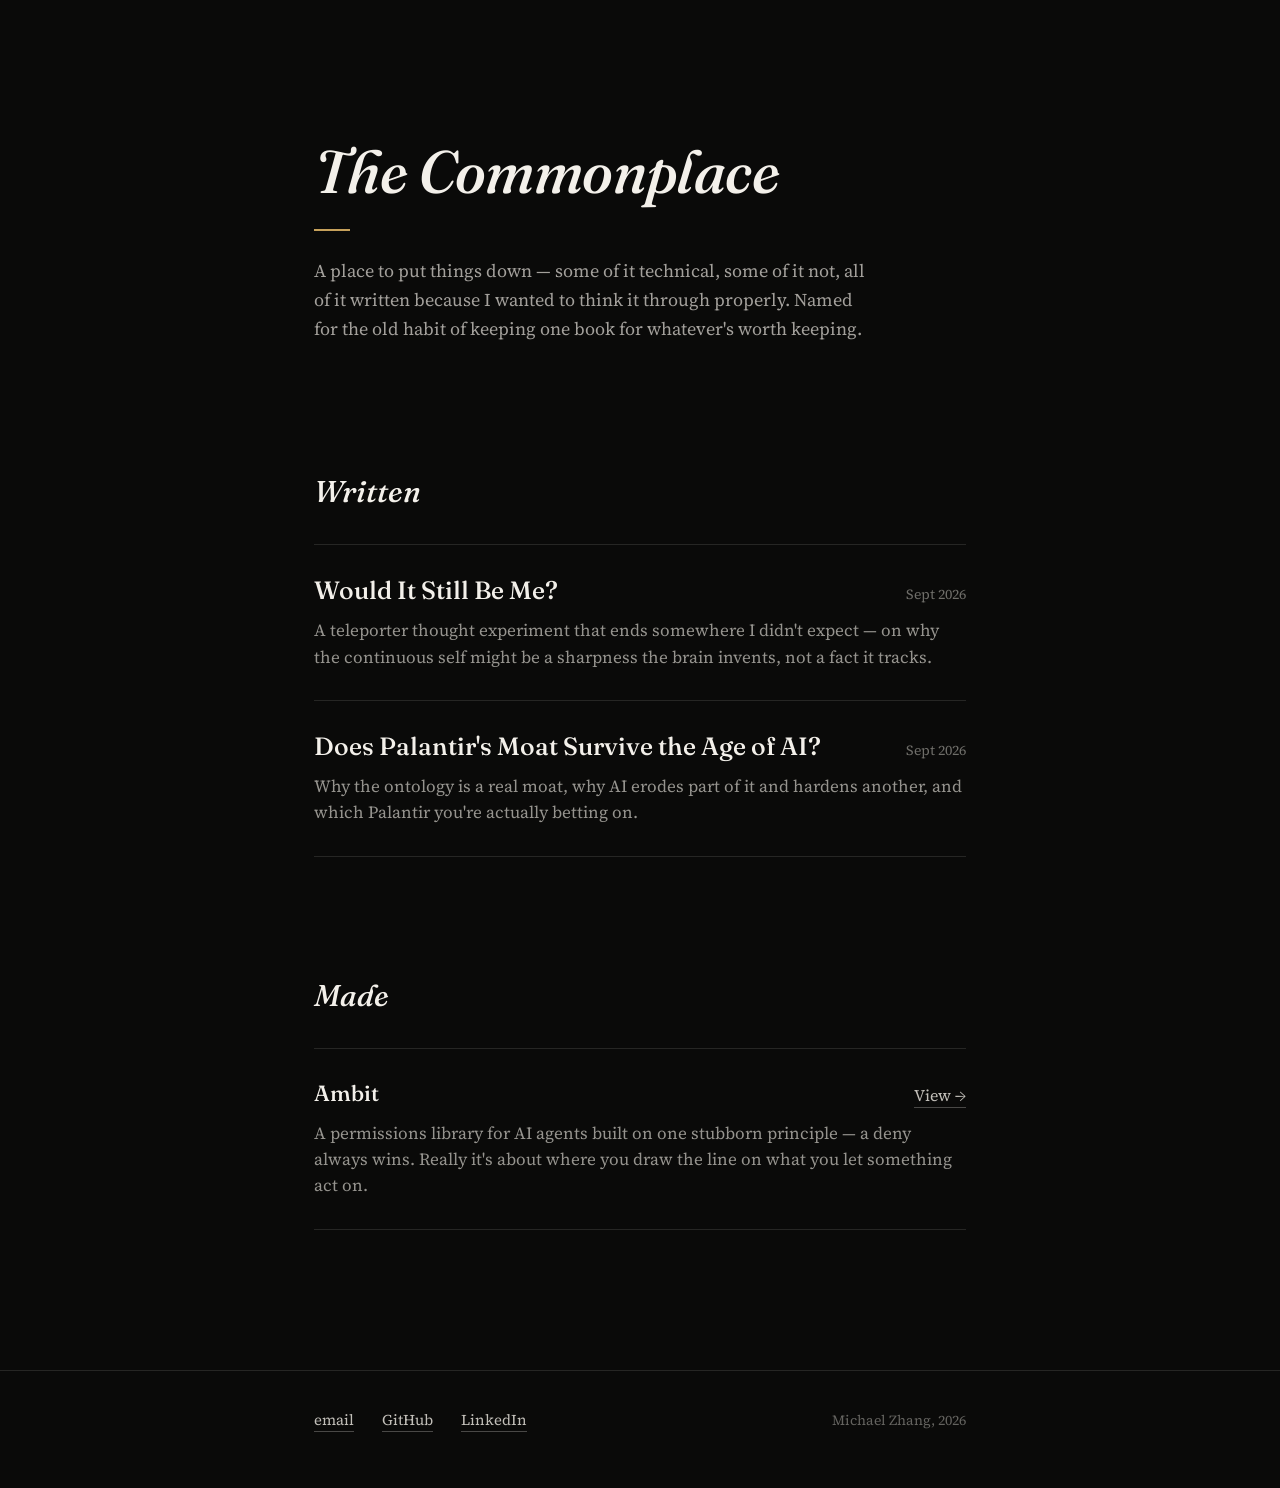
==== index.html @ 04572ec7 "Initial commit: The Commonplace A small static journal. Home page (Written / Made) plus reading page" ====
<!doctype html>
<html lang="en">
<head>
<meta charset="utf-8">
<meta name="viewport" content="width=device-width, initial-scale=1">
<title>The Commonplace</title>
<link rel="preconnect" href="https://fonts.googleapis.com"><link rel="preconnect" href="https://fonts.gstatic.com" crossorigin><link rel="stylesheet" href="https://fonts.googleapis.com/css2?family=Fraunces:ital,opsz,wght@0,9..144,300;0,9..144,400;0,9..144,500;0,9..144,600;1,9..144,300;1,9..144,400;1,9..144,500;1,9..144,600&family=Source+Serif+4:ital,opsz,wght@0,8..60,400;0,8..60,500;0,8..60,600;1,8..60,400;1,8..60,500&display=swap">
<link rel="stylesheet" href="style.css">

</head>
<body>
<div class="page">
  <header class="site-head hero">
    <h1 class="display masthead reveal">The Commonplace</h1>
    <div class="rule reveal"></div>
    <p class="lede reveal">A place to put things down — some of it technical, some of it not, all of it written because I wanted to think it through properly. Named for the old habit of keeping one book for whatever's worth keeping.</p>
  </header>

  <main class="col">
    <section class="section reveal">
      <h2 class="display section-title">Written</h2>
      <div>
        <a class="entry" href="would-it-still-be-me.html">
          <div class="entry-row">
            <h3 class="display entry-title">Would It Still Be Me?</h3>
            <span class="entry-meta">Sept 2026</span>
          </div>
          <p class="entry-desc">A teleporter thought experiment that ends somewhere I didn't expect — on why the continuous self might be a sharpness the brain invents, not a fact it tracks.</p>
        </a>
        <a class="entry" href="palantir-moat.html">
          <div class="entry-row">
            <h3 class="display entry-title">Does Palantir&#x27;s Moat Survive the Age of AI?</h3>
            <span class="entry-meta">Sept 2026</span>
          </div>
          <p class="entry-desc">Why the ontology is a real moat, why AI erodes part of it and hardens another, and which Palantir you're actually betting on.</p>
        </a>
        <div class="list-end"></div>
      </div>
    </section>

    <section class="section section--made reveal">
      <h2 class="display section-title">Made</h2>
      <div>
        <a class="entry" href="#">
          <div class="entry-row">
            <h3 class="display entry-title">Ambit</h3>
            <span class="link-accent">View →</span>
          </div>
          <p class="entry-desc">A permissions library for AI agents built on one stubborn principle — a deny always wins. Really it's about where you draw the line on what you let something act on.</p>
        </a>
        <div class="list-end"></div>
      </div>
    </section>
  </main>

  <footer class="footer">
    <div class="footer-inner">
      <div class="footer-links">
        <a class="link-accent" href="mailto:you@example.com">email</a>
        <a class="link-accent" href="https://github.com/yourusername">GitHub</a>
        <a class="link-accent" href="https://linkedin.com/in/yourusername">LinkedIn</a>
      </div>
      <span class="footer-sig">Michael Zhang, 2026</span>
    </div>
  </footer>
</div>
<script>
(function(){
  if(!('IntersectionObserver' in window)){document.querySelectorAll('.reveal').forEach(function(el){el.classList.add('is-visible');});return;}
  var io=new IntersectionObserver(function(es){es.forEach(function(e){if(e.isIntersecting){e.target.classList.add('is-visible');io.unobserve(e.target);}});},{threshold:0.1,rootMargin:'0px 0px -40px 0px'});
  document.querySelectorAll('.reveal').forEach(function(el){io.observe(el);});
})();
</script>
</body>
</html>
---- style.css ----
:root {
  --accent: #C6A15B;            /* alternates: #7FA69C  #B97A56  #8CA0B3 */
  --bg: #0a0a09;
  --text: #ece8e1;
  --heading: #f3f0ea;
  --line: rgba(236, 232, 225, 0.12);
  --muted: rgba(236, 232, 225, 0.62);
}

* { box-sizing: border-box; }
html { scroll-behavior: smooth; }
body {
  margin: 0; background: var(--bg); color: var(--text);
  font-family: 'Source Serif 4', Georgia, 'Times New Roman', serif;
  -webkit-font-smoothing: antialiased;
}
.display { font-family: 'Fraunces', Georgia, serif; }
a { text-decoration: none; color: inherit; }

.col { max-width: 700px; margin: 0 auto; padding: 0 24px; }

/* Masthead / site head */
.site-head { max-width: 700px; margin: 0 auto; padding: 0 24px; }
.masthead-link {
  font-family: 'Fraunces', Georgia, serif; font-style: italic; font-weight: 500;
  font-size: 18px; color: rgba(236, 232, 225, 0.7);
  transition: color .25s ease;
}
.masthead-link:hover { color: var(--accent); }
.masthead-link.small { font-size: 16px; }

/* Index hero */
.page > .hero { padding-top: 140px; padding-bottom: 130px; }
.hero { display: flex; flex-direction: column; gap: 26px; }
.masthead {
  margin: 0; font-weight: 500; font-style: italic; font-size: 60px;
  line-height: 1.05; letter-spacing: -0.01em; color: var(--heading);
}
.rule { width: 36px; height: 2px; background: var(--accent); }
.lede { margin: 0; font-size: 18px; line-height: 1.6; color: rgba(236, 232, 225, 0.68); max-width: 560px; }

/* Index sections */
.section { padding-bottom: 120px; }
.section-title { margin: 0 0 34px; font-weight: 500; font-style: italic; font-size: 30px; color: var(--heading); }

.entry { display: block; padding: 30px 0; border-top: 1px solid var(--line); }
.entry-row { display: flex; justify-content: space-between; align-items: baseline; gap: 24px; }
.entry-title { margin: 0; font-weight: 500; color: var(--heading); transition: color .25s ease; }
.entry:hover .entry-title { color: var(--accent); }
.section .entry-title { font-size: 25px; }
.section--made .entry-title { font-size: 22px; }
.entry-meta { font-size: 14px; color: rgba(236, 232, 225, 0.45); white-space: nowrap; }
.entry-desc { margin: 12px 0 0; font-size: 17px; line-height: 1.55; color: var(--muted); }
.list-end { border-top: 1px solid var(--line); }

.link-accent {
  color: rgba(236, 232, 225, 0.82);
  border-bottom: 1px solid rgba(236, 232, 225, 0.28);
  padding-bottom: 1px; white-space: nowrap;
  transition: color .25s ease, border-color .25s ease;
}
.link-accent:hover { color: var(--accent); border-color: var(--accent); }

/* Reading pages */
.site-head { padding-top: 48px; }
.reading { max-width: 700px; margin: 0 auto; padding: 0 24px; }
.article-head { padding: 90px 0 54px; }
.article-title { margin: 0; font-weight: 500; font-size: 46px; line-height: 1.1; letter-spacing: -0.01em; color: var(--heading); }
.article-date { margin-top: 18px; font-style: italic; font-size: 15px; color: rgba(236, 232, 225, 0.45); }

.prose { max-width: 660px; padding-bottom: 120px; }
.prose p { font-size: 19px; line-height: 1.72; margin: 0 0 1.4em; color: rgba(236, 232, 225, 0.84); }
.prose h2 { font-family: 'Fraunces', Georgia, serif; font-style: italic; font-weight: 500; font-size: 27px; color: var(--heading); margin: 2.4em 0 .7em; }
.prose em { font-style: italic; }
.prose strong { font-weight: 600; color: var(--heading); }
.prose a {
  color: rgba(236, 232, 225, 0.9);
  border-bottom: 1px solid rgba(198, 161, 91, 0.4);
  transition: color .2s ease, border-color .2s ease;
}
.prose a:hover { color: var(--accent); border-color: var(--accent); }
.prose hr { border: none; border-top: 1px solid var(--line); margin: 3em 0; }
.prose ul { padding-left: 1.1em; margin: 0 0 1.4em; }
.prose li { font-size: 16px; line-height: 1.6; color: var(--muted); margin-bottom: .55em; }
.prose li a { word-break: break-word; }

/* Footer */
.footer { border-top: 1px solid var(--line); margin-top: 20px; }
.footer-inner { max-width: 700px; margin: 0 auto; padding: 38px 24px 56px; display: flex; align-items: baseline; justify-content: space-between; flex-wrap: wrap; gap: 16px; }
.footer-links { display: flex; gap: 28px; flex-wrap: wrap; }
.footer-links a { font-size: 15px; }
.footer-sig { font-size: 14px; color: rgba(236, 232, 225, 0.4); }

/* Reveal */
.reveal { opacity: 0; transform: translateY(14px); transition: opacity .9s cubic-bezier(.2,.8,.2,1), transform .9s cubic-bezier(.2,.8,.2,1); }
.reveal.is-visible { opacity: 1; transform: translateY(0); }
@media (prefers-reduced-motion: reduce) {
  .reveal { opacity: 1; transform: none; transition: none; }
  html { scroll-behavior: auto; }
}

@media (max-width: 600px) {
  .masthead { font-size: 42px; }
  .article-title { font-size: 34px; }
  .prose p { font-size: 18px; }
  .entry-row { flex-direction: column; align-items: flex-start; gap: 6px; }
}
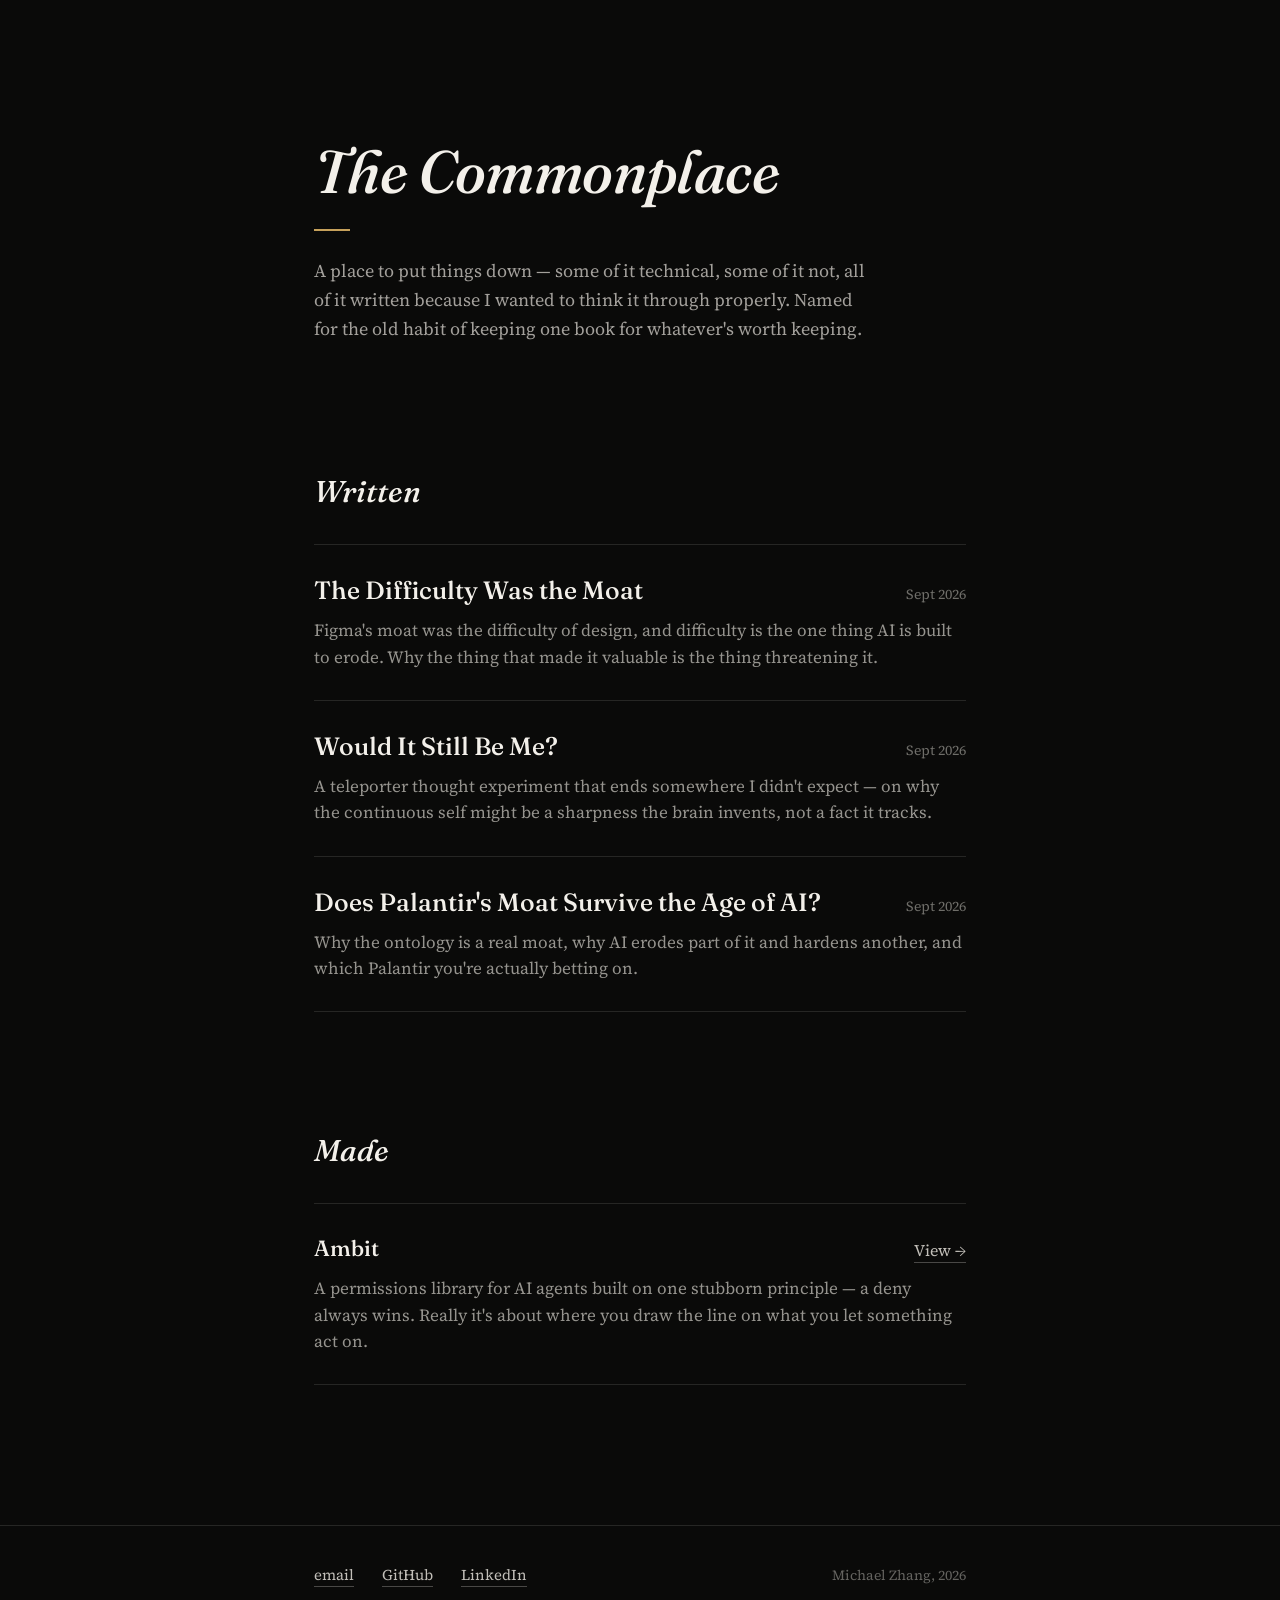
==== commit 36380ccf: "Add essay: The Difficulty Was the Moat New reading page, home page entry, and README file list updat" ====
--- a/index.html
+++ b/index.html
@@ -20,6 +20,13 @@
     <section class="section reveal">
       <h2 class="display section-title">Written</h2>
       <div>
+        <a class="entry" href="the-difficulty-was-the-moat.html">
+          <div class="entry-row">
+            <h3 class="display entry-title">The Difficulty Was the Moat</h3>
+            <span class="entry-meta">Sept 2026</span>
+          </div>
+          <p class="entry-desc">Figma's moat was the difficulty of design, and difficulty is the one thing AI is built to erode. Why the thing that made it valuable is the thing threatening it.</p>
+        </a>
         <a class="entry" href="would-it-still-be-me.html">
           <div class="entry-row">
             <h3 class="display entry-title">Would It Still Be Me?</h3>
@@ -41,7 +48,7 @@
     <section class="section section--made reveal">
       <h2 class="display section-title">Made</h2>
       <div>
-        <a class="entry" href="#">
+        <a class="entry" href="ambit.html">
           <div class="entry-row">
             <h3 class="display entry-title">Ambit</h3>
             <span class="link-accent">View →</span>
@@ -56,9 +63,9 @@
   <footer class="footer">
     <div class="footer-inner">
       <div class="footer-links">
-        <a class="link-accent" href="mailto:you@example.com">email</a>
-        <a class="link-accent" href="https://github.com/yourusername">GitHub</a>
-        <a class="link-accent" href="https://linkedin.com/in/yourusername">LinkedIn</a>
+        <a class="link-accent" href="mailto:mzhang02524@gmail.com">email</a>
+        <a class="link-accent" href="https://github.com/MingxiaoZhang">GitHub</a>
+        <a class="link-accent" href="https://www.linkedin.com/in/mingxiaozhang02524">LinkedIn</a>
       </div>
       <span class="footer-sig">Michael Zhang, 2026</span>
     </div>
--- a/style.css
+++ b/style.css
@@ -83,6 +83,16 @@
 .prose ul { padding-left: 1.1em; margin: 0 0 1.4em; }
 .prose li { font-size: 16px; line-height: 1.6; color: var(--muted); margin-bottom: .55em; }
 .prose li a { word-break: break-word; }
+.prose code {
+  font-family: 'SFMono-Regular', Consolas, 'Liberation Mono', Menlo, monospace;
+  font-size: 0.85em; background: rgba(236, 232, 225, 0.08); border-radius: 3px;
+  padding: 0.15em 0.4em;
+}
+.prose pre {
+  background: rgba(236, 232, 225, 0.05); border: 1px solid var(--line);
+  border-radius: 6px; padding: 18px 20px; margin: 0 0 1.6em; overflow-x: auto;
+}
+.prose pre code { background: none; padding: 0; font-size: 14px; line-height: 1.6; color: rgba(236, 232, 225, 0.78); }
 
 /* Footer */
 .footer { border-top: 1px solid var(--line); margin-top: 20px; }
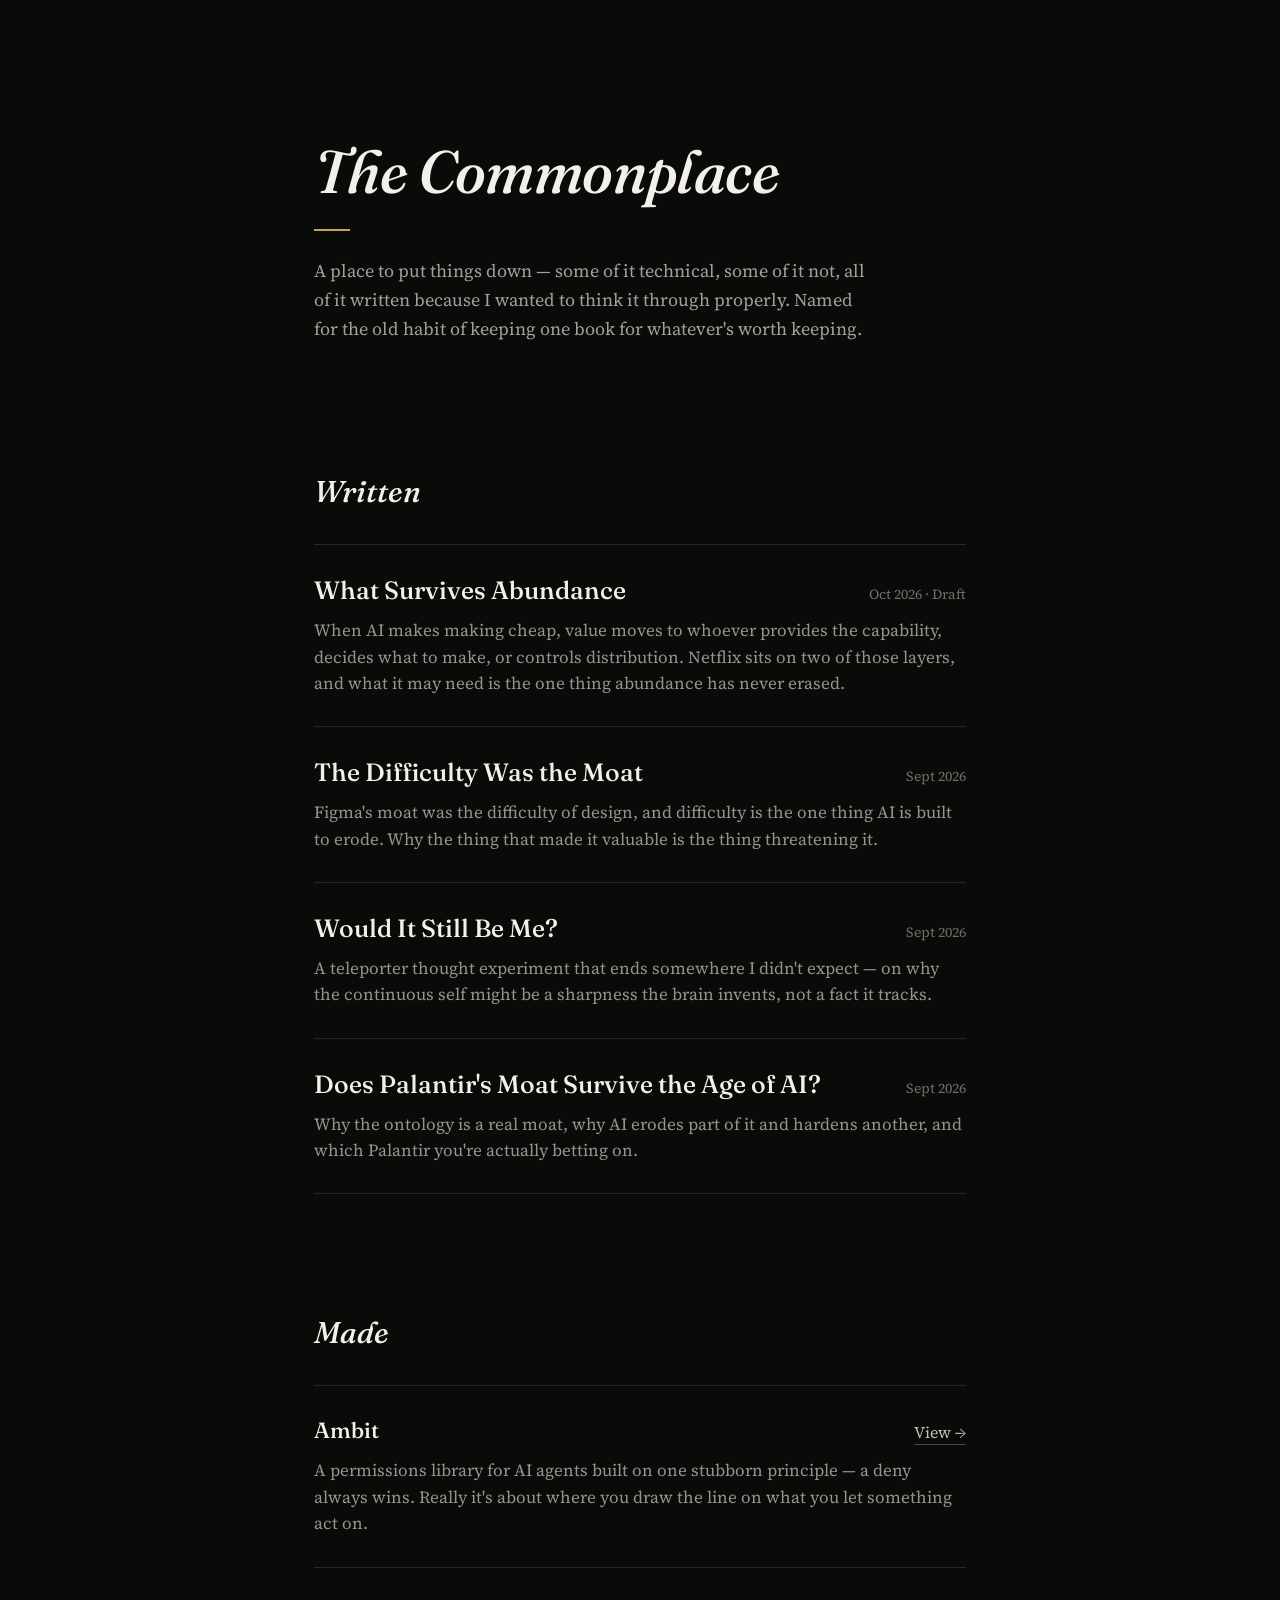
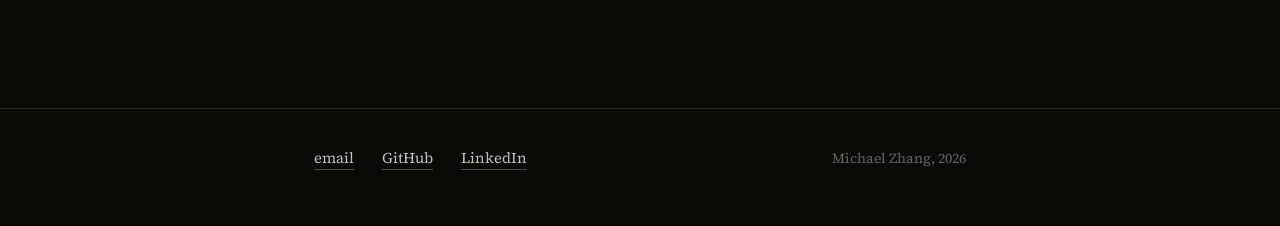
==== commit 15449901: "Add draft essay: What Survives Abundance Co-Authored-By: Claude Opus 5.5 <noreply@anthropic.com> Cla" ====
--- a/index.html
+++ b/index.html
@@ -20,6 +20,13 @@
     <section class="section reveal">
       <h2 class="display section-title">Written</h2>
       <div>
+        <a class="entry" href="what-survives-abundance.html">
+          <div class="entry-row">
+            <h3 class="display entry-title">What Survives Abundance</h3>
+            <span class="entry-meta">Oct 2026 · Draft</span>
+          </div>
+          <p class="entry-desc">When AI makes making cheap, value moves to whoever provides the capability, decides what to make, or controls distribution. Netflix sits on two of those layers, and what it may need is the one thing abundance has never erased.</p>
+        </a>
         <a class="entry" href="the-difficulty-was-the-moat.html">
           <div class="entry-row">
             <h3 class="display entry-title">The Difficulty Was the Moat</h3>
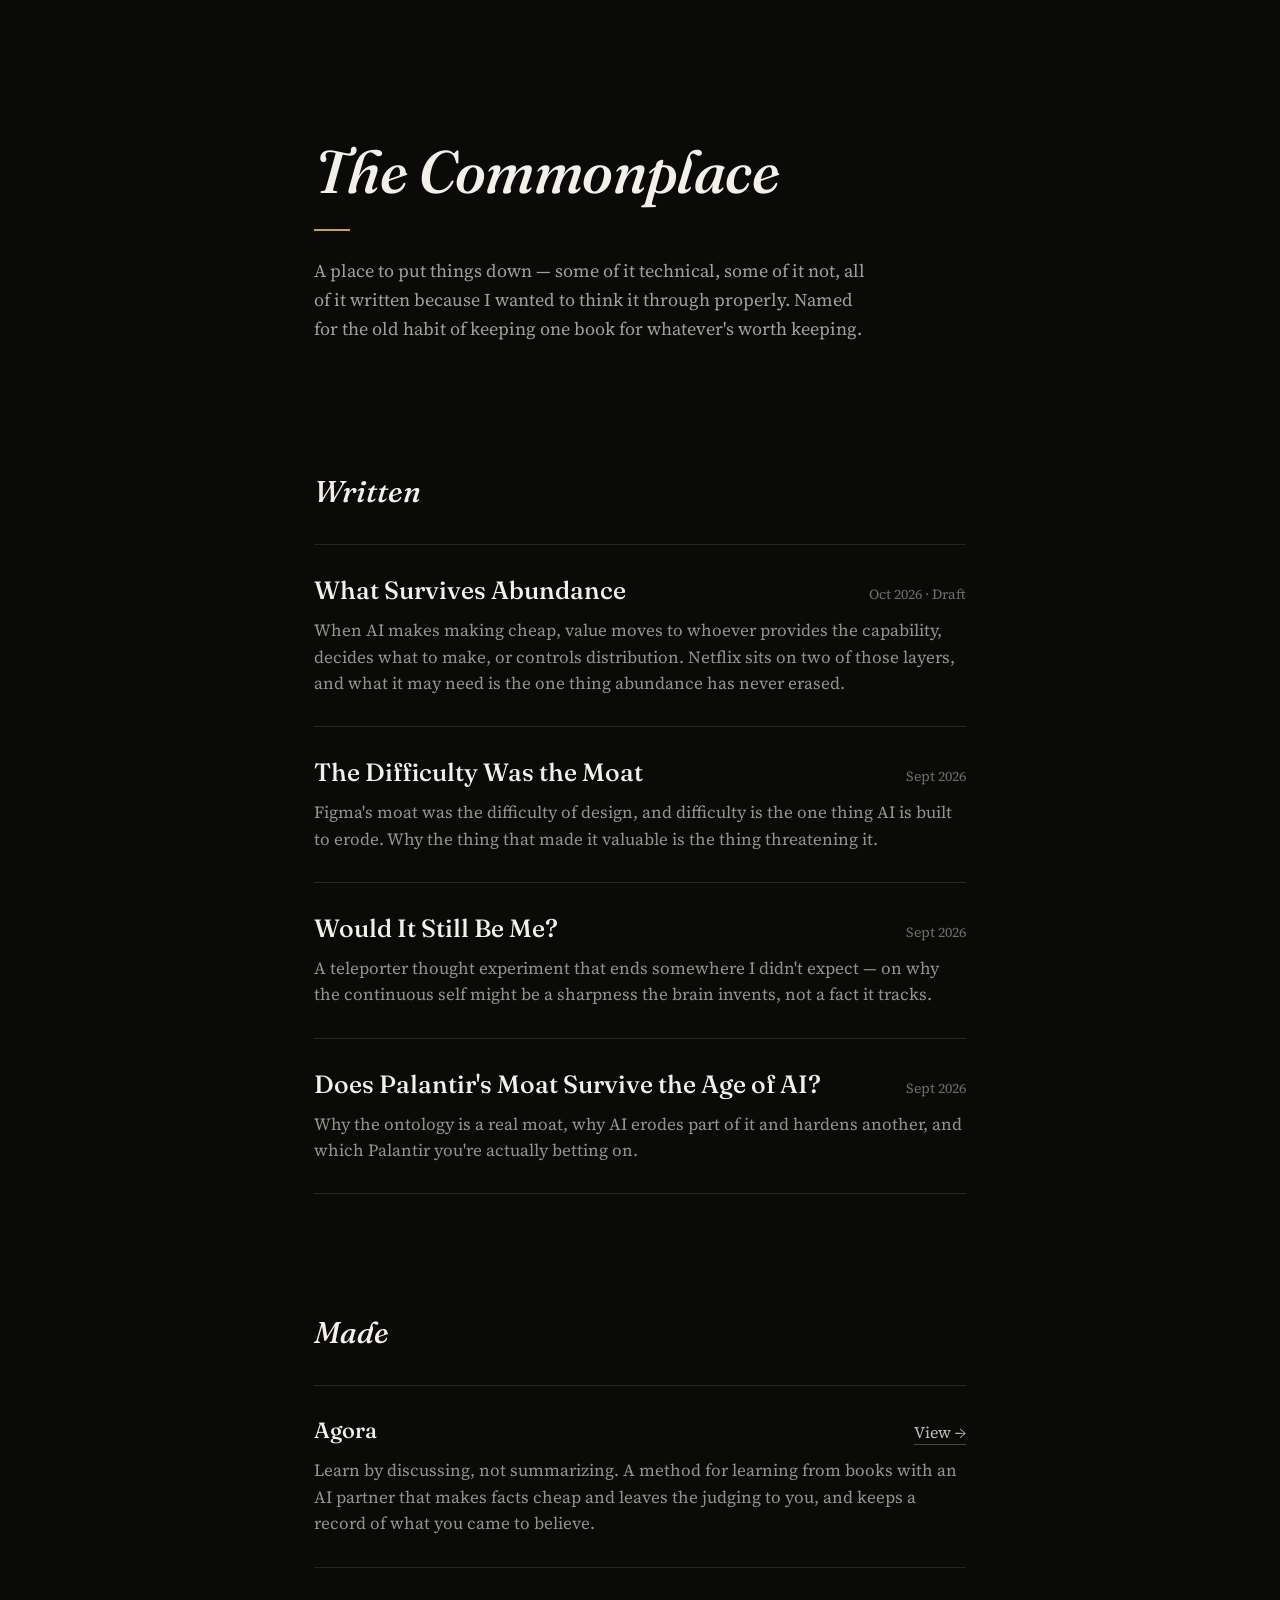
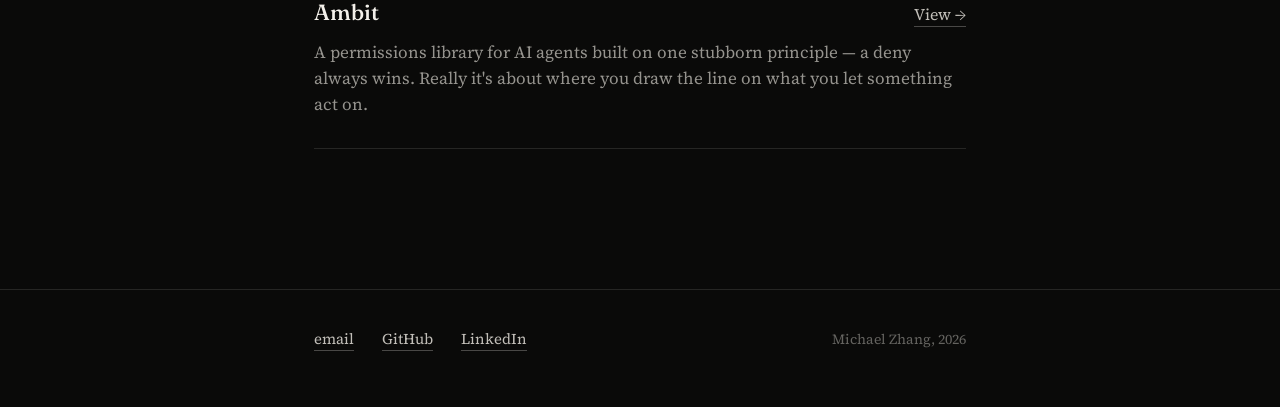
==== commit 6cc491cd: "Add project: Agora Co-Authored-By: Claude Opus 5.5 <noreply@anthropic.com> Claude-Session: https://c" ====
--- a/index.html
+++ b/index.html
@@ -55,6 +55,13 @@
     <section class="section section--made reveal">
       <h2 class="display section-title">Made</h2>
       <div>
+        <a class="entry" href="agora.html">
+          <div class="entry-row">
+            <h3 class="display entry-title">Agora</h3>
+            <span class="link-accent">View →</span>
+          </div>
+          <p class="entry-desc">Learn by discussing, not summarizing. A method for learning from books with an AI partner that makes facts cheap and leaves the judging to you, and keeps a record of what you came to believe.</p>
+        </a>
         <a class="entry" href="ambit.html">
           <div class="entry-row">
             <h3 class="display entry-title">Ambit</h3>
--- a/style.css
+++ b/style.css
@@ -115,3 +115,6 @@
   .prose p { font-size: 18px; }
   .entry-row { flex-direction: column; align-items: flex-start; gap: 6px; }
 }
+
+.prose blockquote { margin: 0 0 1.4em; padding: 2px 0 2px 20px; border-left: 2px solid var(--accent); }
+.prose blockquote p { font-style: italic; color: rgba(236, 232, 225, 0.78); margin: 0; }
